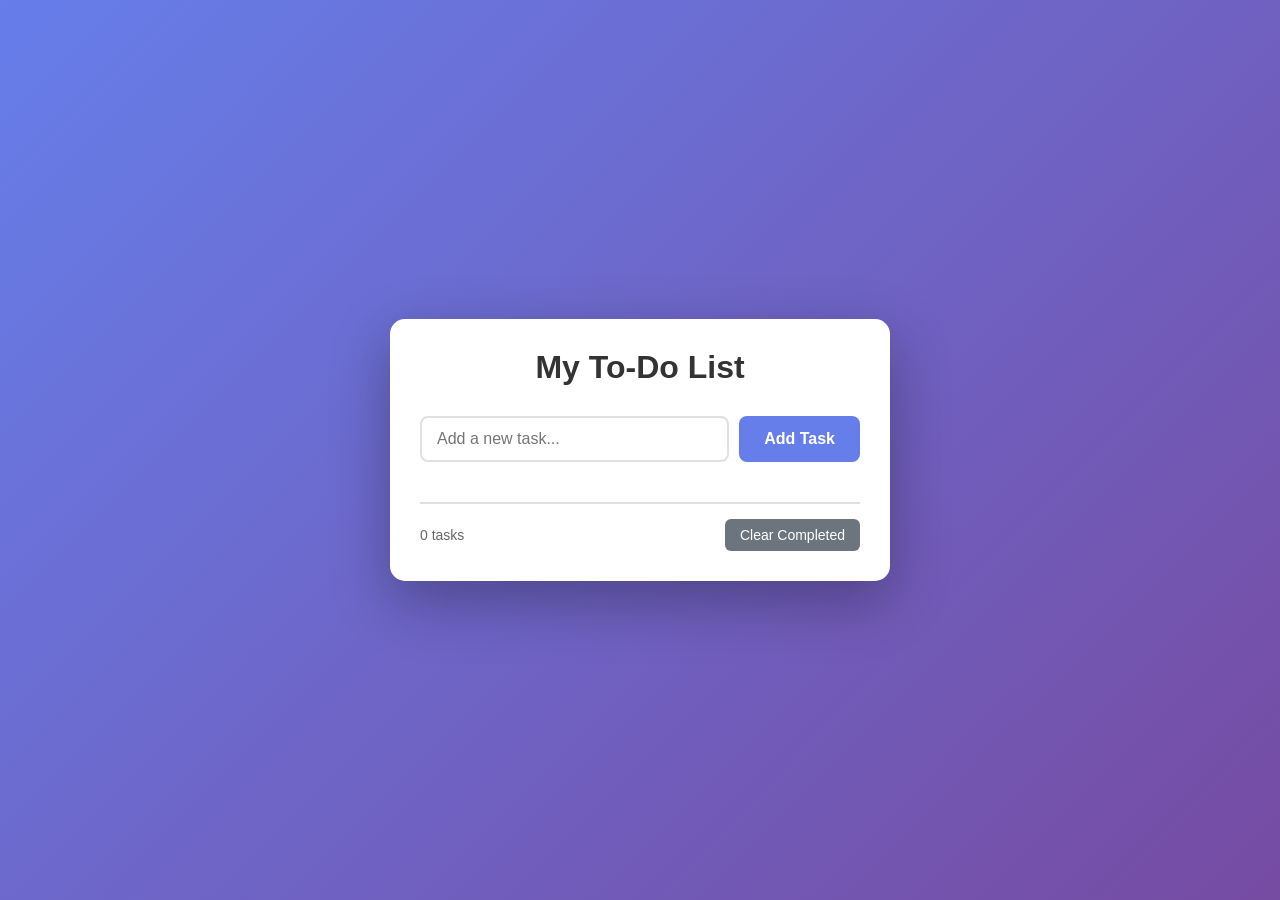
==== index.html @ 1c2c2dc2 "Initial commit: Add to-do list application Added a fully functional to-do list app with: - Task crea" ====
<!DOCTYPE html>
<html lang="en">
<head>
    <meta charset="UTF-8">
    <meta name="viewport" content="width=device-width, initial-scale=1.0">
    <title>To-Do App</title>
    <link rel="stylesheet" href="style.css">
</head>
<body>
    <div class="container">
        <h1>My To-Do List</h1>

        <div class="input-section">
            <input type="text" id="taskInput" placeholder="Add a new task..." />
            <button id="addBtn">Add Task</button>
        </div>

        <ul id="taskList"></ul>

        <div class="footer">
            <span id="taskCount">0 tasks</span>
            <button id="clearCompleted">Clear Completed</button>
        </div>
    </div>

    <script src="app.js"></script>
</body>
</html>
---- style.css ----
* {
    margin: 0;
    padding: 0;
    box-sizing: border-box;
}

body {
    font-family: 'Segoe UI', Tahoma, Geneva, Verdana, sans-serif;
    background: linear-gradient(135deg, #667eea 0%, #764ba2 100%);
    min-height: 100vh;
    display: flex;
    justify-content: center;
    align-items: center;
    padding: 20px;
}

.container {
    background: white;
    border-radius: 15px;
    box-shadow: 0 20px 60px rgba(0, 0, 0, 0.3);
    padding: 30px;
    width: 100%;
    max-width: 500px;
}

h1 {
    color: #333;
    text-align: center;
    margin-bottom: 30px;
    font-size: 2em;
}

.input-section {
    display: flex;
    gap: 10px;
    margin-bottom: 20px;
}

#taskInput {
    flex: 1;
    padding: 12px 15px;
    border: 2px solid #e0e0e0;
    border-radius: 8px;
    font-size: 16px;
    outline: none;
    transition: border-color 0.3s;
}

#taskInput:focus {
    border-color: #667eea;
}

#addBtn {
    padding: 12px 25px;
    background: #667eea;
    color: white;
    border: none;
    border-radius: 8px;
    font-size: 16px;
    font-weight: 600;
    cursor: pointer;
    transition: background 0.3s;
}

#addBtn:hover {
    background: #5568d3;
}

#taskList {
    list-style: none;
    margin-bottom: 20px;
    max-height: 400px;
    overflow-y: auto;
}

.task-item {
    display: flex;
    align-items: center;
    gap: 10px;
    padding: 15px;
    background: #f8f9fa;
    border-radius: 8px;
    margin-bottom: 10px;
    transition: all 0.3s;
}

.task-item:hover {
    background: #e9ecef;
    transform: translateX(5px);
}

.task-item.completed .task-text {
    text-decoration: line-through;
    color: #999;
}

.task-item input[type="checkbox"] {
    width: 20px;
    height: 20px;
    cursor: pointer;
}

.task-text {
    flex: 1;
    font-size: 16px;
    color: #333;
    word-break: break-word;
}

.delete-btn {
    padding: 8px 15px;
    background: #dc3545;
    color: white;
    border: none;
    border-radius: 6px;
    font-size: 14px;
    cursor: pointer;
    transition: background 0.3s;
}

.delete-btn:hover {
    background: #c82333;
}

.footer {
    display: flex;
    justify-content: space-between;
    align-items: center;
    padding-top: 15px;
    border-top: 2px solid #e0e0e0;
}

#taskCount {
    color: #666;
    font-size: 14px;
    font-weight: 500;
}

#clearCompleted {
    padding: 8px 15px;
    background: #6c757d;
    color: white;
    border: none;
    border-radius: 6px;
    font-size: 14px;
    cursor: pointer;
    transition: background 0.3s;
}

#clearCompleted:hover {
    background: #5a6268;
}

/* Scrollbar styling */
#taskList::-webkit-scrollbar {
    width: 8px;
}

#taskList::-webkit-scrollbar-track {
    background: #f1f1f1;
    border-radius: 10px;
}

#taskList::-webkit-scrollbar-thumb {
    background: #667eea;
    border-radius: 10px;
}

#taskList::-webkit-scrollbar-thumb:hover {
    background: #5568d3;
}
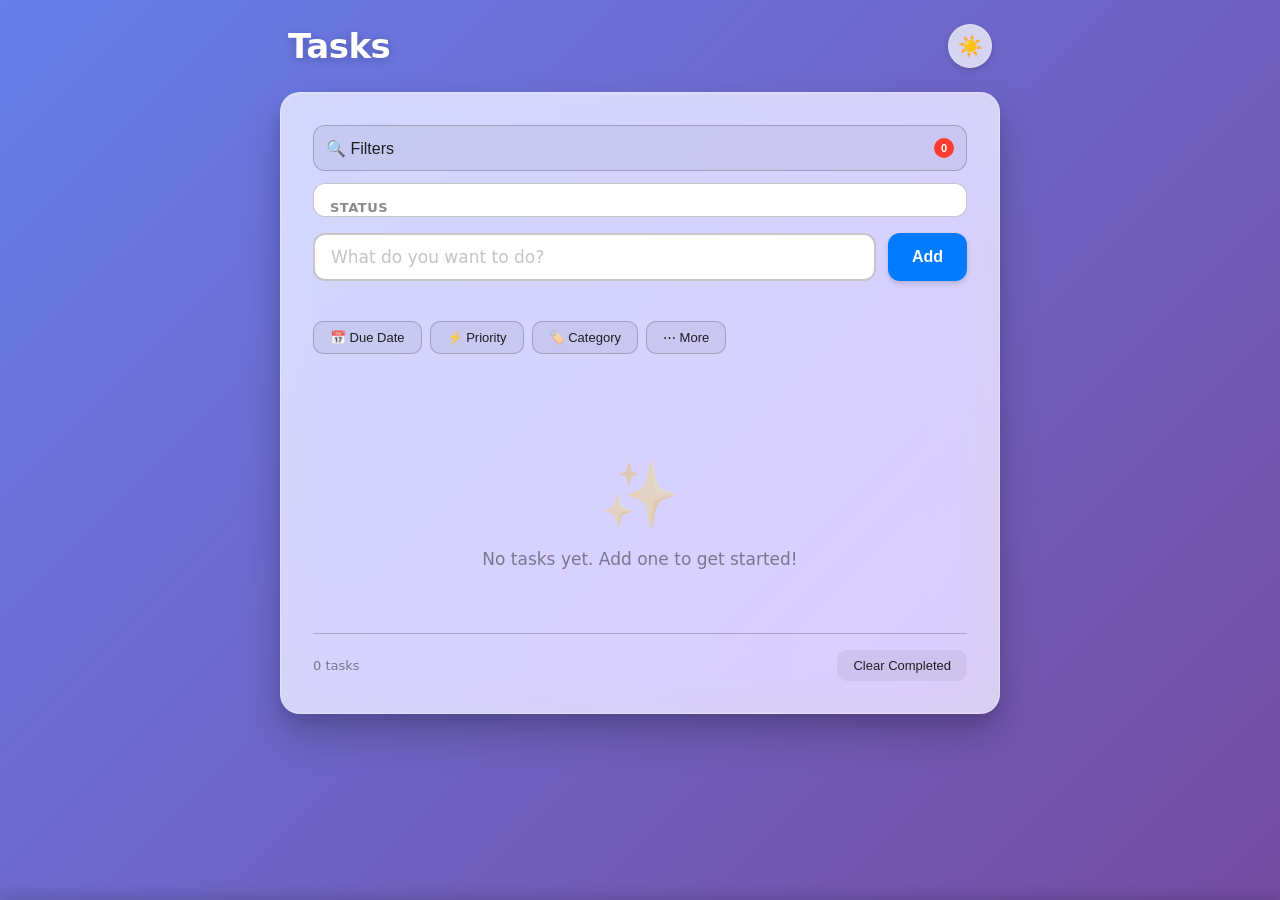
==== commit 50a3f9c8: "Complete redesign: Apple/iOS style to-do app with advanced features Major Redesign: - Implemented Ap" ====
--- a/index.html
+++ b/index.html
@@ -3,26 +3,277 @@
 <head>
     <meta charset="UTF-8">
     <meta name="viewport" content="width=device-width, initial-scale=1.0">
-    <title>To-Do App</title>
+    <title>Tasks - Apple Style To-Do App</title>
+    <link rel="stylesheet" href="theme.css">
     <link rel="stylesheet" href="style.css">
 </head>
 <body>
-    <div class="container">
-        <h1>My To-Do List</h1>
-
-        <div class="input-section">
-            <input type="text" id="taskInput" placeholder="Add a new task..." />
-            <button id="addBtn">Add Task</button>
-        </div>
-
-        <ul id="taskList"></ul>
-
-        <div class="footer">
-            <span id="taskCount">0 tasks</span>
-            <button id="clearCompleted">Clear Completed</button>
+    <div class="app-container">
+        <!-- Header -->
+        <header class="app-header">
+            <h1 class="app-title">Tasks</h1>
+            <button class="theme-toggle" id="themeToggle" aria-label="Toggle theme">
+                <span id="themeIcon">☀️</span>
+            </button>
+        </header>
+
+        <!-- Main Container -->
+        <div class="container">
+            <!-- Filter Panel -->
+            <div class="filter-panel">
+                <button class="filter-toggle" id="filterToggle" aria-expanded="false">
+                    <span>🔍 Filters</span>
+                    <span class="filter-badge" id="filterBadge" hidden>0</span>
+                </button>
+                <div class="filter-options" id="filterOptions">
+                    <div class="option-group">
+                        <label>Status</label>
+                        <div class="quick-actions">
+                            <button class="quick-btn active" data-filter="status" data-value="all">All</button>
+                            <button class="quick-btn" data-filter="status" data-value="active">Active</button>
+                            <button class="quick-btn" data-filter="status" data-value="completed">Completed</button>
+                        </div>
+                    </div>
+                    <div class="option-group">
+                        <label>Due Date</label>
+                        <div class="quick-actions">
+                            <button class="quick-btn" data-filter="date" data-value="overdue">Overdue</button>
+                            <button class="quick-btn" data-filter="date" data-value="today">Today</button>
+                            <button class="quick-btn" data-filter="date" data-value="week">This Week</button>
+                        </div>
+                    </div>
+                    <div class="option-group">
+                        <label>Priority</label>
+                        <div class="priority-buttons">
+                            <button class="priority-btn" data-filter="priority" data-value="urgent">
+                                <span class="priority-indicator priority-urgent"></span> Urgent
+                            </button>
+                            <button class="priority-btn" data-filter="priority" data-value="high">
+                                <span class="priority-indicator priority-high"></span> High
+                            </button>
+                            <button class="priority-btn" data-filter="priority" data-value="medium">
+                                <span class="priority-indicator priority-medium"></span> Medium
+                            </button>
+                            <button class="priority-btn" data-filter="priority" data-value="low">
+                                <span class="priority-indicator priority-low"></span> Low
+                            </button>
+                        </div>
+                    </div>
+                    <button class="quick-btn" id="clearFilters" style="width: 100%; margin-top: 8px;">Clear All Filters</button>
+                </div>
+            </div>
+
+            <!-- Task Input Section -->
+            <div class="input-section">
+                <input type="text" id="taskInput" placeholder="What do you want to do?" />
+                <button id="addBtn">Add</button>
+            </div>
+
+            <!-- Advanced Options -->
+            <div class="advanced-options" id="advancedOptions">
+                <div class="option-group">
+                    <label>Due Date</label>
+                    <input type="date" id="dueDateInput" />
+                </div>
+                <div class="option-group">
+                    <label>Due Time</label>
+                    <input type="time" id="dueTimeInput" />
+                </div>
+                <div class="option-group">
+                    <label>Priority</label>
+                    <div class="priority-buttons">
+                        <button class="priority-btn selected" data-priority="none">
+                            <span class="priority-indicator priority-none"></span> None
+                        </button>
+                        <button class="priority-btn" data-priority="low">
+                            <span class="priority-indicator priority-low"></span> Low
+                        </button>
+                        <button class="priority-btn" data-priority="medium">
+                            <span class="priority-indicator priority-medium"></span> Medium
+                        </button>
+                        <button class="priority-btn" data-priority="high">
+                            <span class="priority-indicator priority-high"></span> High
+                        </button>
+                        <button class="priority-btn" data-priority="urgent">
+                            <span class="priority-indicator priority-urgent"></span> Urgent
+                        </button>
+                    </div>
+                </div>
+                <div class="option-group">
+                    <label>Category</label>
+                    <select id="categoryInput">
+                        <option value="">No category</option>
+                        <option value="work">💼 Work</option>
+                        <option value="personal">👤 Personal</option>
+                        <option value="shopping">🛒 Shopping</option>
+                        <option value="health">❤️ Health</option>
+                        <option value="finance">💰 Finance</option>
+                        <option value="home">🏠 Home</option>
+                    </select>
+                </div>
+                <div class="option-group">
+                    <label>Tags (comma separated)</label>
+                    <input type="text" id="tagsInput" placeholder="urgent, important, etc." />
+                </div>
+                <div class="option-group">
+                    <label>
+                        <input type="checkbox" id="recurringCheckbox" style="width: auto; margin-right: 8px;" />
+                        Recurring Task
+                    </label>
+                    <div id="recurringOptions" style="display: none; margin-top: 8px;">
+                        <select id="recurringPattern" style="width: 100%;">
+                            <option value="daily">Daily</option>
+                            <option value="weekly">Weekly</option>
+                            <option value="monthly">Monthly</option>
+                        </select>
+                    </div>
+                </div>
+            </div>
+
+            <!-- Quick Actions for Options -->
+            <div class="quick-actions">
+                <button class="quick-btn" id="dueDateBtn">📅 Due Date</button>
+                <button class="quick-btn" id="priorityBtn">⚡ Priority</button>
+                <button class="quick-btn" id="categoryBtn">🏷️ Category</button>
+                <button class="quick-btn" id="moreOptionsBtn">⋯ More</button>
+            </div>
+
+            <!-- Task List -->
+            <ul id="taskList"></ul>
+
+            <!-- Empty State (hidden by default) -->
+            <div class="empty-state" id="emptyState" style="display: none;">
+                <div class="empty-state-icon">✨</div>
+                <p class="empty-state-text">No tasks yet. Add one to get started!</p>
+            </div>
+
+            <!-- Footer -->
+            <div class="footer">
+                <span id="taskCount">0 tasks</span>
+                <button id="clearCompleted">Clear Completed</button>
+            </div>
+        </div>
+    </div>
+
+    <!-- Bulk Operations Toolbar -->
+    <div class="bulk-toolbar" id="bulkToolbar">
+        <div class="bulk-toolbar-content">
+            <span id="selectionCount">0 selected</span>
+            <div class="bulk-actions">
+                <button class="bulk-btn" id="bulkComplete">✓ Complete</button>
+                <button class="bulk-btn" id="bulkDelete">🗑️ Delete</button>
+                <button class="bulk-btn" id="bulkClear">✕ Clear Selection</button>
+            </div>
+        </div>
+    </div>
+
+    <!-- Keyboard Shortcuts Modal -->
+    <div class="modal" id="shortcutsModal">
+        <div class="modal-content">
+            <div class="modal-header">
+                <h2>Keyboard Shortcuts</h2>
+                <button class="close-btn" id="closeShortcuts" aria-label="Close">&times;</button>
+            </div>
+            <div style="display: grid; grid-template-columns: repeat(auto-fit, minmax(200px, 1fr)); gap: 24px;">
+                <div>
+                    <h3 style="font-size: 14px; margin-bottom: 12px; color: var(--label-secondary);">ACTIONS</h3>
+                    <div style="display: grid; gap: 8px;">
+                        <div><kbd>N</kbd> <span style="color: var(--label-secondary);">New Task</span></div>
+                        <div><kbd>Enter</kbd> <span style="color: var(--label-secondary);">Add Task</span></div>
+                        <div><kbd>/</kbd> <span style="color: var(--label-secondary);">Search</span></div>
+                        <div><kbd>?</kbd> <span style="color: var(--label-secondary);">Help</span></div>
+                    </div>
+                </div>
+                <div>
+                    <h3 style="font-size: 14px; margin-bottom: 12px; color: var(--label-secondary);">FILTERS</h3>
+                    <div style="display: grid; gap: 8px;">
+                        <div><kbd>F</kbd> <span style="color: var(--label-secondary);">Toggle Filters</span></div>
+                        <div><kbd>1-4</kbd> <span style="color: var(--label-secondary);">Priority Filter</span></div>
+                        <div><kbd>T</kbd> <span style="color: var(--label-secondary);">Today's Tasks</span></div>
+                        <div><kbd>A</kbd> <span style="color: var(--label-secondary);">All Tasks</span></div>
+                    </div>
+                </div>
+                <div>
+                    <h3 style="font-size: 14px; margin-bottom: 12px; color: var(--label-secondary);">SELECTION</h3>
+                    <div style="display: grid; gap: 8px;">
+                        <div><kbd>Shift</kbd> <span style="color: var(--label-secondary);">Multi-select</span></div>
+                        <div><kbd>Ctrl+A</kbd> <span style="color: var(--label-secondary);">Select All</span></div>
+                        <div><kbd>Esc</kbd> <span style="color: var(--label-secondary);">Cancel</span></div>
+                    </div>
+                </div>
+            </div>
+        </div>
+    </div>
+
+    <!-- Task Edit Modal -->
+    <div class="modal" id="taskEditModal">
+        <div class="modal-content">
+            <div class="modal-header">
+                <h2>Edit Task</h2>
+                <button class="close-btn" id="closeEditModal" aria-label="Close">&times;</button>
+            </div>
+            <div class="option-group">
+                <label>Task Description</label>
+                <input type="text" id="editTaskText" style="width: 100%;" />
+            </div>
+            <div class="option-group">
+                <label>Due Date</label>
+                <input type="date" id="editDueDate" style="width: 100%;" />
+            </div>
+            <div class="option-group">
+                <label>Priority</label>
+                <div class="priority-buttons" id="editPriorityButtons">
+                    <button class="priority-btn" data-priority="none">
+                        <span class="priority-indicator priority-none"></span> None
+                    </button>
+                    <button class="priority-btn" data-priority="low">
+                        <span class="priority-indicator priority-low"></span> Low
+                    </button>
+                    <button class="priority-btn" data-priority="medium">
+                        <span class="priority-indicator priority-medium"></span> Medium
+                    </button>
+                    <button class="priority-btn" data-priority="high">
+                        <span class="priority-indicator priority-high"></span> High
+                    </button>
+                    <button class="priority-btn" data-priority="urgent">
+                        <span class="priority-indicator priority-urgent"></span> Urgent
+                    </button>
+                </div>
+            </div>
+            <div class="option-group">
+                <label>Category</label>
+                <select id="editCategory" style="width: 100%;">
+                    <option value="">No category</option>
+                    <option value="work">💼 Work</option>
+                    <option value="personal">👤 Personal</option>
+                    <option value="shopping">🛒 Shopping</option>
+                    <option value="health">❤️ Health</option>
+                    <option value="finance">💰 Finance</option>
+                    <option value="home">🏠 Home</option>
+                </select>
+            </div>
+            <div style="display: flex; gap: 8px; margin-top: 24px;">
+                <button id="saveTaskEdit" style="flex: 1; padding: 12px; background: var(--ios-blue); color: white; border: none; border-radius: 10px; cursor: pointer; font-weight: 600;">Save Changes</button>
+                <button id="cancelTaskEdit" style="padding: 12px 24px; background: var(--fill-tertiary); color: var(--label-primary); border: none; border-radius: 10px; cursor: pointer; font-weight: 600;">Cancel</button>
+            </div>
         </div>
     </div>
 
     <script src="app.js"></script>
+
+    <style>
+        /* Keyboard shortcut styling */
+        kbd {
+            display: inline-block;
+            padding: 3px 8px;
+            font-family: 'SF Mono', Monaco, Consolas, monospace;
+            font-size: 12px;
+            background: var(--fill-secondary);
+            border: 1px solid var(--separator);
+            border-radius: 4px;
+            box-shadow: 0 1px 0 rgba(0, 0, 0, 0.2);
+            margin-right: 8px;
+        }
+    </style>
 </body>
 </html>
--- a/theme.css
+++ b/theme.css
@@ -0,0 +1,282 @@
+/* ============================================
+   Apple/iOS Design System - Theme Variables
+   ============================================ */
+
+/* ============================================
+   Light Theme (Default)
+   ============================================ */
+:root {
+    /* Primary Colors */
+    --ios-blue: #007AFF;
+    --ios-blue-hover: #0051D5;
+    --ios-blue-light: #E3F2FD;
+
+    /* iOS System Colors */
+    --ios-red: #FF3B30;
+    --ios-orange: #FF9500;
+    --ios-yellow: #FFCC00;
+    --ios-green: #34C759;
+    --ios-mint: #00C7BE;
+    --ios-teal: #30B0C7;
+    --ios-cyan: #32ADE6;
+    --ios-indigo: #5856D6;
+    --ios-purple: #AF52DE;
+    --ios-pink: #FF2D55;
+    --ios-brown: #A2845E;
+    --ios-gray: #8E8E93;
+
+    /* Label Colors */
+    --label-primary: rgba(0, 0, 0, 0.85);
+    --label-secondary: rgba(60, 60, 67, 0.6);
+    --label-tertiary: rgba(60, 60, 67, 0.3);
+    --label-quaternary: rgba(60, 60, 67, 0.18);
+
+    /* Background Colors */
+    --bg-primary: #FFFFFF;
+    --bg-secondary: #F2F2F7;
+    --bg-tertiary: #FFFFFF;
+    --bg-grouped: #F2F2F7;
+    --bg-elevated: #FFFFFF;
+
+    /* Fill Colors (for buttons, inputs) */
+    --fill-primary: rgba(120, 120, 128, 0.2);
+    --fill-secondary: rgba(120, 120, 128, 0.16);
+    --fill-tertiary: rgba(118, 118, 128, 0.12);
+    --fill-quaternary: rgba(116, 116, 128, 0.08);
+
+    /* Separator Colors */
+    --separator: rgba(60, 60, 67, 0.29);
+    --separator-opaque: #C6C6C8;
+
+    /* Glassmorphism */
+    --glass-bg: rgba(255, 255, 255, 0.72);
+    --glass-border: rgba(255, 255, 255, 0.3);
+    --glass-shadow: rgba(31, 38, 135, 0.15);
+
+    /* Shadows - Apple's multi-layer approach */
+    --shadow-sm: 0 1px 3px rgba(0, 0, 0, 0.12), 0 1px 2px rgba(0, 0, 0, 0.08);
+    --shadow-md: 0 3px 6px rgba(0, 0, 0, 0.10), 0 2px 4px rgba(0, 0, 0, 0.06);
+    --shadow-lg: 0 10px 20px rgba(0, 0, 0, 0.10), 0 3px 6px rgba(0, 0, 0, 0.05);
+    --shadow-xl: 0 15px 25px rgba(0, 0, 0, 0.15), 0 5px 10px rgba(0, 0, 0, 0.05);
+    --shadow-2xl: 0 20px 40px rgba(0, 0, 0, 0.20), 0 10px 15px rgba(0, 0, 0, 0.10);
+
+    /* Priority Colors */
+    --priority-urgent: #FF3B30;
+    --priority-high: #FF9500;
+    --priority-medium: #FFCC00;
+    --priority-low: #34C759;
+    --priority-none: #8E8E93;
+
+    /* Category Colors */
+    --cat-work: #007AFF;
+    --cat-personal: #AF52DE;
+    --cat-shopping: #FF9500;
+    --cat-health: #FF3B30;
+    --cat-finance: #34C759;
+    --cat-home: #A2845E;
+
+    /* Spacing System (8pt grid) */
+    --space-xs: 4px;
+    --space-sm: 8px;
+    --space-md: 12px;
+    --space-base: 16px;
+    --space-lg: 20px;
+    --space-xl: 24px;
+    --space-2xl: 32px;
+    --space-3xl: 40px;
+    --space-4xl: 48px;
+    --space-5xl: 64px;
+
+    /* Border Radius */
+    --radius-sm: 6px;
+    --radius-md: 10px;
+    --radius-lg: 12px;
+    --radius-xl: 16px;
+    --radius-2xl: 20px;
+    --radius-full: 9999px;
+
+    /* Typography Scale */
+    --font-xs: 11px;
+    --font-sm: 13px;
+    --font-base: 16px;
+    --font-lg: 17px;
+    --font-xl: 20px;
+    --font-2xl: 24px;
+    --font-3xl: 28px;
+    --font-4xl: 34px;
+    --font-5xl: 40px;
+
+    /* Font Weights */
+    --font-normal: 400;
+    --font-medium: 500;
+    --font-semibold: 600;
+    --font-bold: 700;
+
+    /* Line Heights */
+    --leading-tight: 1.2;
+    --leading-normal: 1.5;
+    --leading-relaxed: 1.6;
+
+    /* Transitions */
+    --transition-fast: 150ms;
+    --transition-base: 250ms;
+    --transition-slow: 350ms;
+
+    /* Easing Functions */
+    --ease-in-out: cubic-bezier(0.4, 0, 0.2, 1);
+    --ease-out: cubic-bezier(0, 0, 0.2, 1);
+    --ease-in: cubic-bezier(0.4, 0, 1, 1);
+    --ease-spring: cubic-bezier(0.16, 1, 0.3, 1);
+    --ease-bounce: cubic-bezier(0.34, 1.56, 0.64, 1);
+
+    /* Z-index Scale */
+    --z-base: 0;
+    --z-dropdown: 100;
+    --z-sticky: 200;
+    --z-fixed: 300;
+    --z-modal-backdrop: 400;
+    --z-modal: 500;
+    --z-popover: 600;
+    --z-tooltip: 700;
+}
+
+/* ============================================
+   Dark Theme
+   ============================================ */
+[data-theme="dark"] {
+    /* Primary Colors */
+    --ios-blue: #0A84FF;
+    --ios-blue-hover: #409CFF;
+    --ios-blue-light: #1C3A5E;
+
+    /* iOS System Colors (Dark variants) */
+    --ios-red: #FF453A;
+    --ios-orange: #FF9F0A;
+    --ios-yellow: #FFD60A;
+    --ios-green: #30D158;
+    --ios-mint: #63E6E2;
+    --ios-teal: #40C8E0;
+    --ios-cyan: #64D2FF;
+    --ios-indigo: #5E5CE6;
+    --ios-purple: #BF5AF2;
+    --ios-pink: #FF375F;
+    --ios-brown: #AC8E68;
+    --ios-gray: #98989D;
+
+    /* Label Colors */
+    --label-primary: rgba(255, 255, 255, 0.85);
+    --label-secondary: rgba(235, 235, 245, 0.6);
+    --label-tertiary: rgba(235, 235, 245, 0.3);
+    --label-quaternary: rgba(235, 235, 245, 0.18);
+
+    /* Background Colors */
+    --bg-primary: #000000;
+    --bg-secondary: #1C1C1E;
+    --bg-tertiary: #2C2C2E;
+    --bg-grouped: #000000;
+    --bg-elevated: #1C1C1E;
+
+    /* Fill Colors */
+    --fill-primary: rgba(120, 120, 128, 0.36);
+    --fill-secondary: rgba(120, 120, 128, 0.32);
+    --fill-tertiary: rgba(118, 118, 128, 0.24);
+    --fill-quaternary: rgba(116, 116, 128, 0.18);
+
+    /* Separator Colors */
+    --separator: rgba(84, 84, 88, 0.6);
+    --separator-opaque: #38383A;
+
+    /* Glassmorphism */
+    --glass-bg: rgba(28, 28, 30, 0.72);
+    --glass-border: rgba(255, 255, 255, 0.1);
+    --glass-shadow: rgba(0, 0, 0, 0.37);
+
+    /* Shadows - adjusted for dark mode */
+    --shadow-sm: 0 1px 3px rgba(0, 0, 0, 0.3), 0 1px 2px rgba(0, 0, 0, 0.2);
+    --shadow-md: 0 3px 6px rgba(0, 0, 0, 0.4), 0 2px 4px rgba(0, 0, 0, 0.3);
+    --shadow-lg: 0 10px 20px rgba(0, 0, 0, 0.5), 0 3px 6px rgba(0, 0, 0, 0.4);
+    --shadow-xl: 0 15px 25px rgba(0, 0, 0, 0.6), 0 5px 10px rgba(0, 0, 0, 0.5);
+    --shadow-2xl: 0 20px 40px rgba(0, 0, 0, 0.7), 0 10px 15px rgba(0, 0, 0, 0.6);
+
+    /* Priority Colors (adjusted for dark mode) */
+    --priority-urgent: #FF453A;
+    --priority-high: #FF9F0A;
+    --priority-medium: #FFD60A;
+    --priority-low: #30D158;
+    --priority-none: #98989D;
+
+    /* Category Colors (adjusted for dark mode) */
+    --cat-work: #0A84FF;
+    --cat-personal: #BF5AF2;
+    --cat-shopping: #FF9F0A;
+    --cat-health: #FF453A;
+    --cat-finance: #30D158;
+    --cat-home: #AC8E68;
+}
+
+/* ============================================
+   System Preference Detection
+   ============================================ */
+@media (prefers-color-scheme: dark) {
+    :root:not([data-theme="light"]) {
+        /* Inherit all dark theme variables */
+        --ios-blue: #0A84FF;
+        --ios-blue-hover: #409CFF;
+        --ios-blue-light: #1C3A5E;
+        --ios-red: #FF453A;
+        --ios-orange: #FF9F0A;
+        --ios-yellow: #FFD60A;
+        --ios-green: #30D158;
+        --label-primary: rgba(255, 255, 255, 0.85);
+        --label-secondary: rgba(235, 235, 245, 0.6);
+        --label-tertiary: rgba(235, 235, 245, 0.3);
+        --bg-primary: #000000;
+        --bg-secondary: #1C1C1E;
+        --bg-tertiary: #2C2C2E;
+        --glass-bg: rgba(28, 28, 30, 0.72);
+        --glass-border: rgba(255, 255, 255, 0.1);
+        --separator: rgba(84, 84, 88, 0.6);
+    }
+}
+
+/* ============================================
+   Utility Classes
+   ============================================ */
+
+/* Glassmorphism Effect */
+.glass {
+    background: var(--glass-bg);
+    backdrop-filter: blur(20px) saturate(180%);
+    -webkit-backdrop-filter: blur(20px) saturate(180%);
+    border: 1px solid var(--glass-border);
+}
+
+.glass-card {
+    background: var(--glass-bg);
+    backdrop-filter: blur(20px) saturate(180%);
+    -webkit-backdrop-filter: blur(20px) saturate(180%);
+    border: 1px solid var(--glass-border);
+    box-shadow: var(--shadow-lg), inset 0 1px 0 0 rgba(255, 255, 255, 0.1);
+    border-radius: var(--radius-xl);
+}
+
+/* Shadow Utilities */
+.shadow-sm { box-shadow: var(--shadow-sm); }
+.shadow-md { box-shadow: var(--shadow-md); }
+.shadow-lg { box-shadow: var(--shadow-lg); }
+.shadow-xl { box-shadow: var(--shadow-xl); }
+.shadow-2xl { box-shadow: var(--shadow-2xl); }
+
+/* Transition Utilities */
+.transition-fast { transition: all var(--transition-fast) var(--ease-in-out); }
+.transition-base { transition: all var(--transition-base) var(--ease-in-out); }
+.transition-slow { transition: all var(--transition-slow) var(--ease-in-out); }
+
+/* Button Press Effect (iOS style) */
+.btn-press {
+    transition: transform 100ms var(--ease-out);
+}
+
+.btn-press:active {
+    transform: scale(0.97);
+}
--- a/style.css
+++ b/style.css
@@ -1,3 +1,8 @@
+/* ============================================
+   Apple/iOS Style To-Do App
+   Modern, Clean Design with Glassmorphism
+   ============================================ */
+
 * {
     margin: 0;
     padding: 0;
@@ -5,167 +10,804 @@
 }
 
 body {
-    font-family: 'Segoe UI', Tahoma, Geneva, Verdana, sans-serif;
+    font-family: -apple-system, BlinkMacSystemFont, 'SF Pro Display', 'SF Pro Text', system-ui, sans-serif;
     background: linear-gradient(135deg, #667eea 0%, #764ba2 100%);
     min-height: 100vh;
     display: flex;
     justify-content: center;
-    align-items: center;
-    padding: 20px;
-}
-
+    align-items: flex-start;
+    padding: var(--space-xl) var(--space-base);
+    color: var(--label-primary);
+    transition: background var(--transition-slow) var(--ease-in-out);
+}
+
+[data-theme="dark"] body {
+    background: linear-gradient(135deg, #1a1a2e 0%, #16213e 100%);
+}
+
+/* ============================================
+   Main Container
+   ============================================ */
+.app-container {
+    width: 100%;
+    max-width: 720px;
+    margin: 0 auto;
+}
+
+/* Header */
+.app-header {
+    display: flex;
+    align-items: center;
+    justify-content: space-between;
+    margin-bottom: var(--space-xl);
+    padding: 0 var(--space-sm);
+}
+
+.app-title {
+    font-size: var(--font-4xl);
+    font-weight: var(--font-bold);
+    color: white;
+    text-shadow: 0 2px 10px rgba(0, 0, 0, 0.2);
+    letter-spacing: -0.5px;
+}
+
+.theme-toggle {
+    width: 44px;
+    height: 44px;
+    border-radius: var(--radius-full);
+    background: var(--glass-bg);
+    backdrop-filter: blur(10px);
+    -webkit-backdrop-filter: blur(10px);
+    border: 1px solid var(--glass-border);
+    cursor: pointer;
+    display: flex;
+    align-items: center;
+    justify-content: center;
+    font-size: 20px;
+    transition: all var(--transition-base) var(--ease-spring);
+    box-shadow: var(--shadow-md);
+}
+
+.theme-toggle:hover {
+    transform: scale(1.05);
+    box-shadow: var(--shadow-lg);
+}
+
+.theme-toggle:active {
+    transform: scale(0.95);
+}
+
+/* Main Card */
 .container {
-    background: white;
-    border-radius: 15px;
-    box-shadow: 0 20px 60px rgba(0, 0, 0, 0.3);
-    padding: 30px;
-    width: 100%;
-    max-width: 500px;
-}
-
-h1 {
-    color: #333;
-    text-align: center;
-    margin-bottom: 30px;
-    font-size: 2em;
-}
-
+    background: var(--glass-bg);
+    backdrop-filter: blur(30px) saturate(180%);
+    -webkit-backdrop-filter: blur(30px) saturate(180%);
+    border-radius: var(--radius-2xl);
+    box-shadow: var(--shadow-2xl), inset 0 1px 0 0 rgba(255, 255, 255, 0.1);
+    border: 1px solid var(--glass-border);
+    padding: var(--space-2xl);
+    transition: all var(--transition-base) var(--ease-in-out);
+}
+
+/* ============================================
+   Task Input Section
+   ============================================ */
 .input-section {
     display: flex;
-    gap: 10px;
-    margin-bottom: 20px;
+    gap: var(--space-md);
+    margin-bottom: var(--space-xl);
 }
 
 #taskInput {
     flex: 1;
-    padding: 12px 15px;
-    border: 2px solid #e0e0e0;
-    border-radius: 8px;
-    font-size: 16px;
+    padding: var(--space-md) var(--space-base);
+    border: 2px solid var(--separator);
+    border-radius: var(--radius-lg);
+    font-size: var(--font-lg);
+    font-family: inherit;
     outline: none;
-    transition: border-color 0.3s;
+    background: var(--bg-elevated);
+    color: var(--label-primary);
+    transition: all var(--transition-base) var(--ease-in-out);
+}
+
+#taskInput::placeholder {
+    color: var(--label-tertiary);
 }
 
 #taskInput:focus {
-    border-color: #667eea;
+    border-color: var(--ios-blue);
+    box-shadow: 0 0 0 4px var(--ios-blue-light);
 }
 
 #addBtn {
-    padding: 12px 25px;
-    background: #667eea;
+    padding: var(--space-md) var(--space-xl);
+    background: var(--ios-blue);
     color: white;
     border: none;
-    border-radius: 8px;
-    font-size: 16px;
-    font-weight: 600;
-    cursor: pointer;
-    transition: background 0.3s;
+    border-radius: var(--radius-lg);
+    font-size: var(--font-base);
+    font-weight: var(--font-semibold);
+    cursor: pointer;
+    transition: all var(--transition-base) var(--ease-spring);
+    box-shadow: var(--shadow-md);
+    white-space: nowrap;
 }
 
 #addBtn:hover {
-    background: #5568d3;
-}
-
+    background: var(--ios-blue-hover);
+    transform: translateY(-1px);
+    box-shadow: var(--shadow-lg);
+}
+
+#addBtn:active {
+    transform: scale(0.97);
+}
+
+/* Quick Actions */
+.quick-actions {
+    display: flex;
+    gap: var(--space-sm);
+    margin-bottom: var(--space-base);
+    flex-wrap: wrap;
+}
+
+.quick-btn {
+    padding: var(--space-sm) var(--space-base);
+    background: var(--fill-tertiary);
+    border: 1px solid var(--separator);
+    border-radius: var(--radius-md);
+    font-size: var(--font-sm);
+    cursor: pointer;
+    transition: all var(--transition-fast) var(--ease-in-out);
+    display: flex;
+    align-items: center;
+    gap: var(--space-xs);
+    color: var(--label-primary);
+    font-weight: var(--font-medium);
+}
+
+.quick-btn:hover {
+    background: var(--fill-secondary);
+    border-color: var(--ios-blue);
+}
+
+.quick-btn.active {
+    background: var(--ios-blue-light);
+    border-color: var(--ios-blue);
+    color: var(--ios-blue);
+}
+
+/* ============================================
+   Task List
+   ============================================ */
 #taskList {
     list-style: none;
-    margin-bottom: 20px;
-    max-height: 400px;
+    margin-bottom: var(--space-xl);
+    max-height: 500px;
     overflow-y: auto;
-}
-
+    padding-right: var(--space-xs);
+}
+
+/* Custom Scrollbar */
+#taskList::-webkit-scrollbar {
+    width: 8px;
+}
+
+#taskList::-webkit-scrollbar-track {
+    background: var(--fill-quaternary);
+    border-radius: var(--radius-full);
+}
+
+#taskList::-webkit-scrollbar-thumb {
+    background: var(--fill-primary);
+    border-radius: var(--radius-full);
+    transition: background var(--transition-fast);
+}
+
+#taskList::-webkit-scrollbar-thumb:hover {
+    background: var(--fill-secondary);
+}
+
+/* Task Item */
 .task-item {
     display: flex;
     align-items: center;
-    gap: 10px;
-    padding: 15px;
-    background: #f8f9fa;
-    border-radius: 8px;
-    margin-bottom: 10px;
-    transition: all 0.3s;
+    gap: var(--space-md);
+    padding: var(--space-base);
+    background: var(--bg-elevated);
+    border-radius: var(--radius-lg);
+    margin-bottom: var(--space-md);
+    transition: all var(--transition-base) var(--ease-spring);
+    border: 1px solid var(--separator);
+    animation: slideIn var(--transition-base) var(--ease-spring);
+}
+
+@keyframes slideIn {
+    from {
+        opacity: 0;
+        transform: translateX(-20px);
+    }
+    to {
+        opacity: 1;
+        transform: translateX(0);
+    }
 }
 
 .task-item:hover {
-    background: #e9ecef;
-    transform: translateX(5px);
+    background: var(--bg-tertiary);
+    transform: translateX(4px);
+    box-shadow: var(--shadow-sm);
+}
+
+.task-item.completed {
+    opacity: 0.6;
 }
 
 .task-item.completed .task-text {
     text-decoration: line-through;
-    color: #999;
-}
-
+    color: var(--label-secondary);
+}
+
+/* iOS-style Checkbox */
 .task-item input[type="checkbox"] {
-    width: 20px;
+    appearance: none;
+    -webkit-appearance: none;
+    width: 24px;
+    height: 24px;
+    border: 2px solid var(--separator);
+    border-radius: var(--radius-full);
+    cursor: pointer;
+    position: relative;
+    transition: all var(--transition-base) var(--ease-spring);
+    flex-shrink: 0;
+    background: var(--bg-elevated);
+}
+
+.task-item input[type="checkbox"]:hover {
+    border-color: var(--ios-blue);
+}
+
+.task-item input[type="checkbox"]:checked {
+    background: var(--ios-blue);
+    border-color: var(--ios-blue);
+}
+
+.task-item input[type="checkbox"]:checked::after {
+    content: '';
+    position: absolute;
+    left: 7px;
+    top: 3px;
+    width: 6px;
+    height: 11px;
+    border: solid white;
+    border-width: 0 2px 2px 0;
+    transform: rotate(45deg);
+}
+
+/* Priority Indicator */
+.priority-indicator {
+    width: 8px;
+    height: 8px;
+    border-radius: var(--radius-full);
+    flex-shrink: 0;
+    transition: all var(--transition-fast);
+}
+
+.priority-urgent { background: var(--priority-urgent); box-shadow: 0 0 8px var(--priority-urgent); }
+.priority-high { background: var(--priority-high); }
+.priority-medium { background: var(--priority-medium); }
+.priority-low { background: var(--priority-low); }
+.priority-none { background: var(--priority-none); }
+
+/* Task Content */
+.task-content {
+    flex: 1;
+    display: flex;
+    flex-direction: column;
+    gap: var(--space-xs);
+    min-width: 0;
+}
+
+.task-text {
+    font-size: var(--font-base);
+    color: var(--label-primary);
+    word-break: break-word;
+    line-height: var(--leading-normal);
+}
+
+.task-meta {
+    display: flex;
+    flex-wrap: wrap;
+    gap: var(--space-sm);
+    align-items: center;
+    font-size: var(--font-xs);
+    color: var(--label-secondary);
+}
+
+.task-due-date {
+    display: flex;
+    align-items: center;
+    gap: var(--space-xs);
+    padding: 2px var(--space-sm);
+    background: var(--fill-tertiary);
+    border-radius: var(--radius-sm);
+}
+
+.task-due-date.overdue {
+    background: rgba(255, 59, 48, 0.1);
+    color: var(--ios-red);
+}
+
+.task-category {
+    display: flex;
+    align-items: center;
+    gap: var(--space-xs);
+    padding: 2px var(--space-sm);
+    background: var(--fill-tertiary);
+    border-radius: var(--radius-sm);
+}
+
+.task-tags {
+    display: flex;
+    gap: var(--space-xs);
+    flex-wrap: wrap;
+}
+
+.tag-chip {
+    padding: 2px var(--space-sm);
+    background: var(--ios-blue-light);
+    color: var(--ios-blue);
+    border-radius: var(--radius-sm);
+    font-size: var(--font-xs);
+    font-weight: var(--font-medium);
+}
+
+/* Task Actions */
+.task-actions {
+    display: flex;
+    gap: var(--space-xs);
+    opacity: 0;
+    transition: opacity var(--transition-fast);
+}
+
+.task-item:hover .task-actions {
+    opacity: 1;
+}
+
+.task-btn {
+    width: 32px;
+    height: 32px;
+    border: none;
+    background: var(--fill-tertiary);
+    border-radius: var(--radius-md);
+    cursor: pointer;
+    display: flex;
+    align-items: center;
+    justify-content: center;
+    transition: all var(--transition-fast) var(--ease-in-out);
+    font-size: var(--font-sm);
+}
+
+.task-btn:hover {
+    background: var(--fill-secondary);
+    transform: scale(1.05);
+}
+
+.task-btn:active {
+    transform: scale(0.95);
+}
+
+.delete-btn {
+    padding: var(--space-sm) var(--space-base);
+    background: rgba(255, 59, 48, 0.1);
+    color: var(--ios-red);
+    border: none;
+    border-radius: var(--radius-md);
+    font-size: var(--font-sm);
+    font-weight: var(--font-medium);
+    cursor: pointer;
+    transition: all var(--transition-fast) var(--ease-in-out);
+}
+
+.delete-btn:hover {
+    background: rgba(255, 59, 48, 0.2);
+}
+
+.delete-btn:active {
+    transform: scale(0.97);
+}
+
+/* Subtasks */
+.subtask-list {
+    margin-left: var(--space-2xl);
+    margin-top: var(--space-sm);
+}
+
+.subtask-item {
+    padding: var(--space-sm);
+    margin-bottom: var(--space-sm);
+    background: var(--fill-quaternary);
+    border-radius: var(--radius-md);
+}
+
+/* ============================================
+   Footer Section
+   ============================================ */
+.footer {
+    display: flex;
+    justify-content: space-between;
+    align-items: center;
+    padding-top: var(--space-base);
+    border-top: 1px solid var(--separator);
+}
+
+#taskCount {
+    color: var(--label-secondary);
+    font-size: var(--font-sm);
+    font-weight: var(--font-medium);
+}
+
+#clearCompleted {
+    padding: var(--space-sm) var(--space-base);
+    background: var(--fill-tertiary);
+    color: var(--label-primary);
+    border: none;
+    border-radius: var(--radius-md);
+    font-size: var(--font-sm);
+    font-weight: var(--font-medium);
+    cursor: pointer;
+    transition: all var(--transition-fast) var(--ease-in-out);
+}
+
+#clearCompleted:hover {
+    background: var(--fill-secondary);
+}
+
+#clearCompleted:active {
+    transform: scale(0.97);
+}
+
+/* ============================================
+   Advanced Options Panel
+   ============================================ */
+.advanced-options {
+    max-height: 0;
+    overflow: hidden;
+    transition: max-height var(--transition-slow) var(--ease-in-out);
+    margin-bottom: var(--space-base);
+}
+
+.advanced-options.expanded {
+    max-height: 1000px;
+}
+
+.option-group {
+    margin-bottom: var(--space-base);
+}
+
+.option-group label {
+    display: block;
+    font-size: var(--font-sm);
+    font-weight: var(--font-semibold);
+    color: var(--label-secondary);
+    margin-bottom: var(--space-xs);
+    text-transform: uppercase;
+    letter-spacing: 0.5px;
+}
+
+.option-group input[type="date"],
+.option-group input[type="time"],
+.option-group select,
+.option-group input[type="text"] {
+    width: 100%;
+    padding: var(--space-sm) var(--space-md);
+    border: 1px solid var(--separator);
+    border-radius: var(--radius-md);
+    font-size: var(--font-sm);
+    font-family: inherit;
+    background: var(--bg-elevated);
+    color: var(--label-primary);
+    transition: all var(--transition-fast);
+}
+
+.option-group input:focus,
+.option-group select:focus {
+    outline: none;
+    border-color: var(--ios-blue);
+    box-shadow: 0 0 0 3px var(--ios-blue-light);
+}
+
+/* Priority Buttons */
+.priority-buttons {
+    display: flex;
+    gap: var(--space-sm);
+    flex-wrap: wrap;
+}
+
+.priority-btn {
+    padding: var(--space-sm) var(--space-base);
+    background: var(--fill-tertiary);
+    border: 2px solid transparent;
+    border-radius: var(--radius-full);
+    font-size: var(--font-sm);
+    font-weight: var(--font-medium);
+    cursor: pointer;
+    transition: all var(--transition-fast);
+    display: flex;
+    align-items: center;
+    gap: var(--space-xs);
+    color: var(--label-primary);
+}
+
+.priority-btn:hover {
+    background: var(--fill-secondary);
+}
+
+.priority-btn.selected {
+    border-color: var(--ios-blue);
+    background: var(--ios-blue-light);
+    color: var(--ios-blue);
+}
+
+/* ============================================
+   Filter Panel
+   ============================================ */
+.filter-panel {
+    margin-bottom: var(--space-base);
+}
+
+.filter-toggle {
+    width: 100%;
+    padding: var(--space-md);
+    background: var(--fill-tertiary);
+    border: 1px solid var(--separator);
+    border-radius: var(--radius-lg);
+    font-size: var(--font-base);
+    font-weight: var(--font-medium);
+    color: var(--label-primary);
+    cursor: pointer;
+    display: flex;
+    align-items: center;
+    justify-content: space-between;
+    transition: all var(--transition-fast);
+}
+
+.filter-toggle:hover {
+    background: var(--fill-secondary);
+}
+
+.filter-badge {
+    display: inline-flex;
+    align-items: center;
+    justify-content: center;
+    min-width: 20px;
     height: 20px;
-    cursor: pointer;
-}
-
-.task-text {
-    flex: 1;
-    font-size: 16px;
-    color: #333;
-    word-break: break-word;
-}
-
-.delete-btn {
-    padding: 8px 15px;
-    background: #dc3545;
+    padding: 0 var(--space-xs);
+    background: var(--ios-red);
     color: white;
+    border-radius: var(--radius-full);
+    font-size: var(--font-xs);
+    font-weight: var(--font-bold);
+}
+
+.filter-options {
+    margin-top: var(--space-md);
+    padding: var(--space-base);
+    background: var(--bg-tertiary);
+    border-radius: var(--radius-lg);
+    border: 1px solid var(--separator);
+    max-height: 0;
+    overflow: hidden;
+    transition: all var(--transition-slow) var(--ease-in-out);
+}
+
+.filter-options.show {
+    max-height: 800px;
+}
+
+/* ============================================
+   Modals and Dialogs
+   ============================================ */
+.modal {
+    display: none;
+    position: fixed;
+    top: 0;
+    left: 0;
+    width: 100%;
+    height: 100%;
+    background: rgba(0, 0, 0, 0.5);
+    backdrop-filter: blur(10px);
+    -webkit-backdrop-filter: blur(10px);
+    z-index: var(--z-modal-backdrop);
+    align-items: center;
+    justify-content: center;
+    animation: fadeIn var(--transition-base);
+}
+
+.modal.show {
+    display: flex;
+}
+
+@keyframes fadeIn {
+    from { opacity: 0; }
+    to { opacity: 1; }
+}
+
+.modal-content {
+    background: var(--bg-elevated);
+    border-radius: var(--radius-xl);
+    padding: var(--space-2xl);
+    max-width: 500px;
+    width: 90%;
+    max-height: 80vh;
+    overflow-y: auto;
+    box-shadow: var(--shadow-2xl);
+    animation: slideUp var(--transition-slow) var(--ease-spring);
+}
+
+@keyframes slideUp {
+    from {
+        opacity: 0;
+        transform: translateY(50px) scale(0.95);
+    }
+    to {
+        opacity: 1;
+        transform: translateY(0) scale(1);
+    }
+}
+
+.modal-header {
+    display: flex;
+    justify-content: space-between;
+    align-items: center;
+    margin-bottom: var(--space-xl);
+}
+
+.modal-header h2 {
+    font-size: var(--font-2xl);
+    font-weight: var(--font-bold);
+    color: var(--label-primary);
+}
+
+.close-btn {
+    width: 32px;
+    height: 32px;
     border: none;
-    border-radius: 6px;
-    font-size: 14px;
-    cursor: pointer;
-    transition: background 0.3s;
-}
-
-.delete-btn:hover {
-    background: #c82333;
-}
-
-.footer {
-    display: flex;
+    background: var(--fill-tertiary);
+    border-radius: var(--radius-full);
+    font-size: var(--font-xl);
+    cursor: pointer;
+    display: flex;
+    align-items: center;
+    justify-content: center;
+    color: var(--label-secondary);
+    transition: all var(--transition-fast);
+}
+
+.close-btn:hover {
+    background: var(--fill-secondary);
+    color: var(--label-primary);
+}
+
+/* ============================================
+   Bulk Operations Toolbar
+   ============================================ */
+.bulk-toolbar {
+    position: fixed;
+    bottom: 0;
+    left: 0;
+    right: 0;
+    background: var(--ios-blue);
+    color: white;
+    padding: var(--space-base) var(--space-xl);
+    box-shadow: 0 -4px 12px rgba(0, 0, 0, 0.15);
+    transform: translateY(100%);
+    transition: transform var(--transition-slow) var(--ease-spring);
+    z-index: var(--z-fixed);
+}
+
+.bulk-toolbar.show {
+    transform: translateY(0);
+}
+
+.bulk-toolbar-content {
+    max-width: 720px;
+    margin: 0 auto;
+    display: flex;
+    align-items: center;
     justify-content: space-between;
-    align-items: center;
-    padding-top: 15px;
-    border-top: 2px solid #e0e0e0;
-}
-
-#taskCount {
-    color: #666;
-    font-size: 14px;
-    font-weight: 500;
-}
-
-#clearCompleted {
-    padding: 8px 15px;
-    background: #6c757d;
+    gap: var(--space-base);
+}
+
+.bulk-actions {
+    display: flex;
+    gap: var(--space-sm);
+    flex-wrap: wrap;
+}
+
+.bulk-btn {
+    padding: var(--space-sm) var(--space-base);
+    background: rgba(255, 255, 255, 0.2);
+    border: 1px solid rgba(255, 255, 255, 0.3);
     color: white;
-    border: none;
-    border-radius: 6px;
-    font-size: 14px;
-    cursor: pointer;
-    transition: background 0.3s;
-}
-
-#clearCompleted:hover {
-    background: #5a6268;
-}
-
-/* Scrollbar styling */
-#taskList::-webkit-scrollbar {
-    width: 8px;
-}
-
-#taskList::-webkit-scrollbar-track {
-    background: #f1f1f1;
-    border-radius: 10px;
-}
-
-#taskList::-webkit-scrollbar-thumb {
-    background: #667eea;
-    border-radius: 10px;
-}
-
-#taskList::-webkit-scrollbar-thumb:hover {
-    background: #5568d3;
-}
+    border-radius: var(--radius-md);
+    font-size: var(--font-sm);
+    font-weight: var(--font-medium);
+    cursor: pointer;
+    transition: all var(--transition-fast);
+}
+
+.bulk-btn:hover {
+    background: rgba(255, 255, 255, 0.3);
+}
+
+/* ============================================
+   Empty State
+   ============================================ */
+.empty-state {
+    text-align: center;
+    padding: var(--space-5xl) var(--space-base);
+    color: var(--label-secondary);
+}
+
+.empty-state-icon {
+    font-size: 64px;
+    margin-bottom: var(--space-base);
+    opacity: 0.5;
+}
+
+.empty-state-text {
+    font-size: var(--font-lg);
+    font-weight: var(--font-medium);
+}
+
+/* ============================================
+   Responsive Design
+   ============================================ */
+@media (max-width: 768px) {
+    body {
+        padding: var(--space-base) var(--space-sm);
+    }
+
+    .app-title {
+        font-size: var(--font-3xl);
+    }
+
+    .container {
+        padding: var(--space-xl) var(--space-base);
+    }
+
+    .input-section {
+        flex-direction: column;
+    }
+
+    #addBtn {
+        width: 100%;
+    }
+
+    .task-actions {
+        opacity: 1;
+    }
+
+    .modal-content {
+        width: 95%;
+        padding: var(--space-xl);
+    }
+}
+
+@media (max-width: 480px) {
+    .app-title {
+        font-size: var(--font-2xl);
+    }
+
+    .footer {
+        flex-direction: column;
+        gap: var(--space-md);
+        align-items: stretch;
+    }
+
+    #clearCompleted {
+        width: 100%;
+    }
+}
